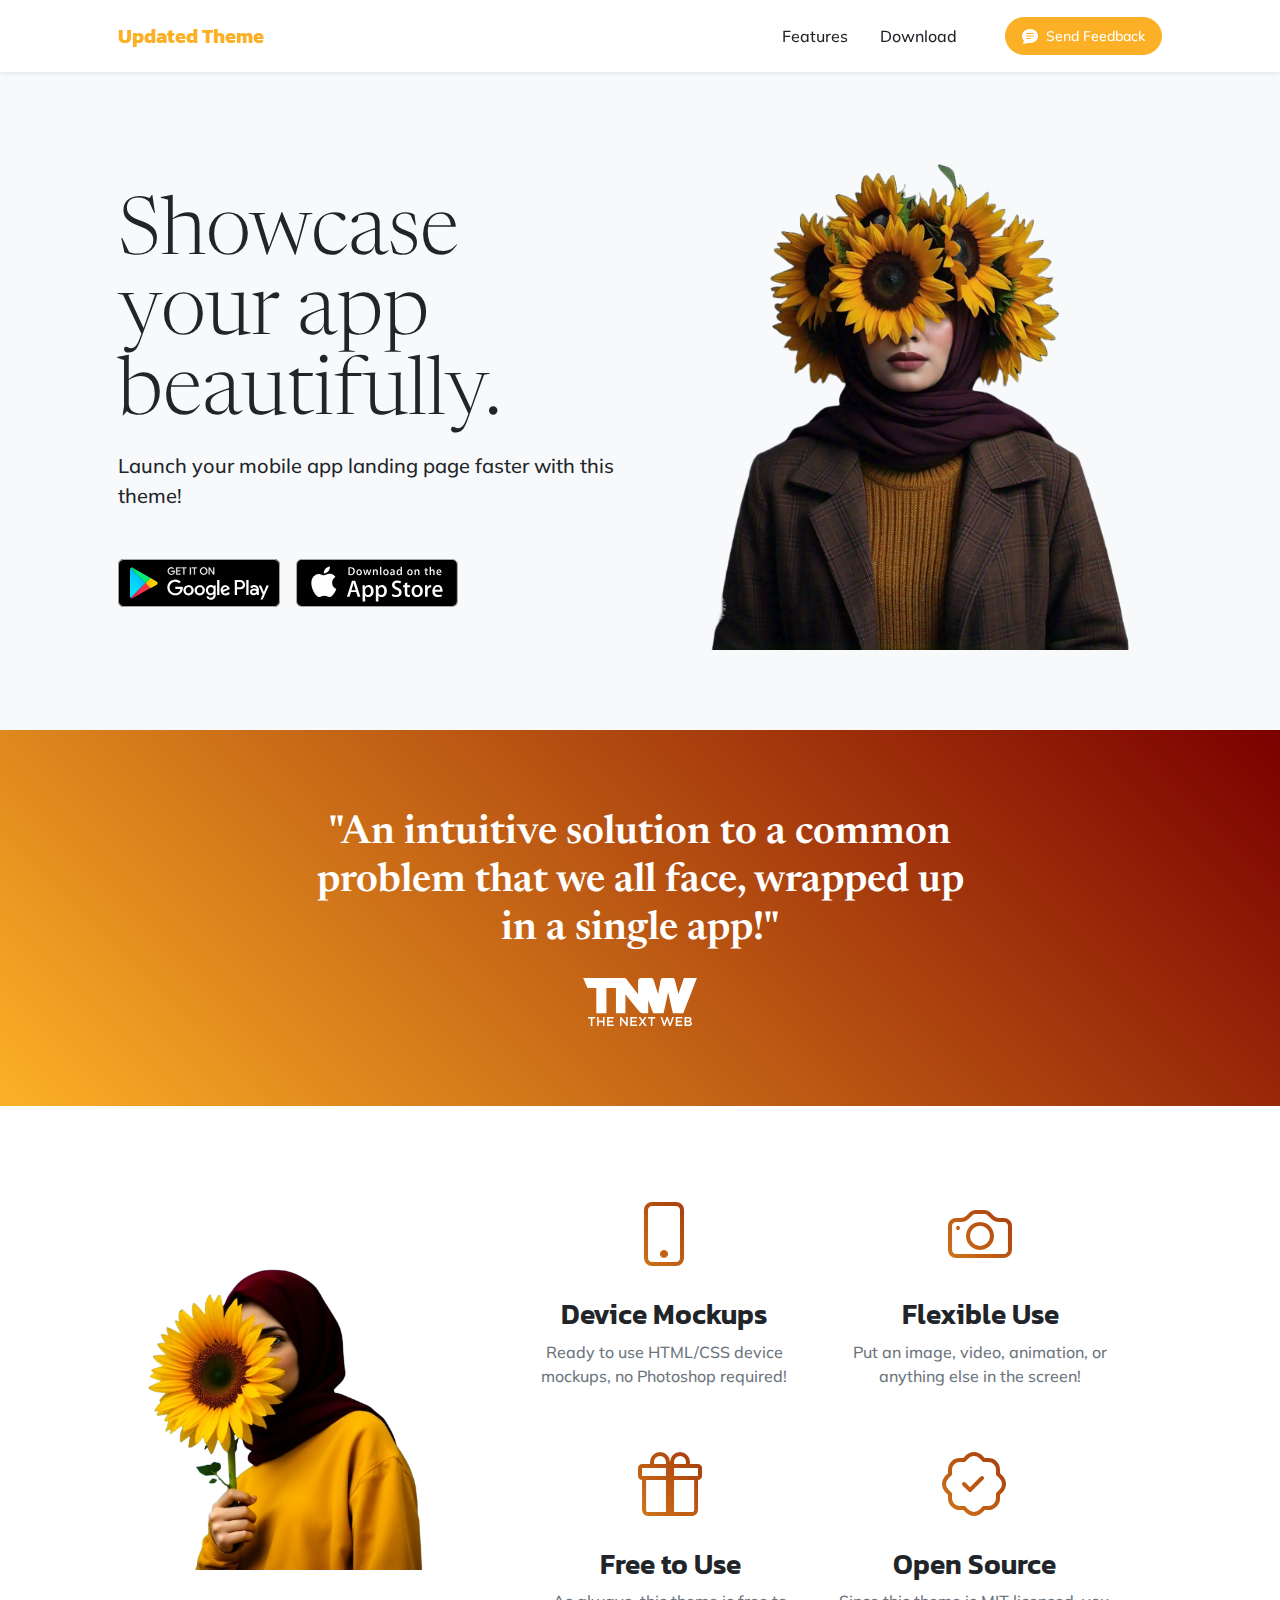
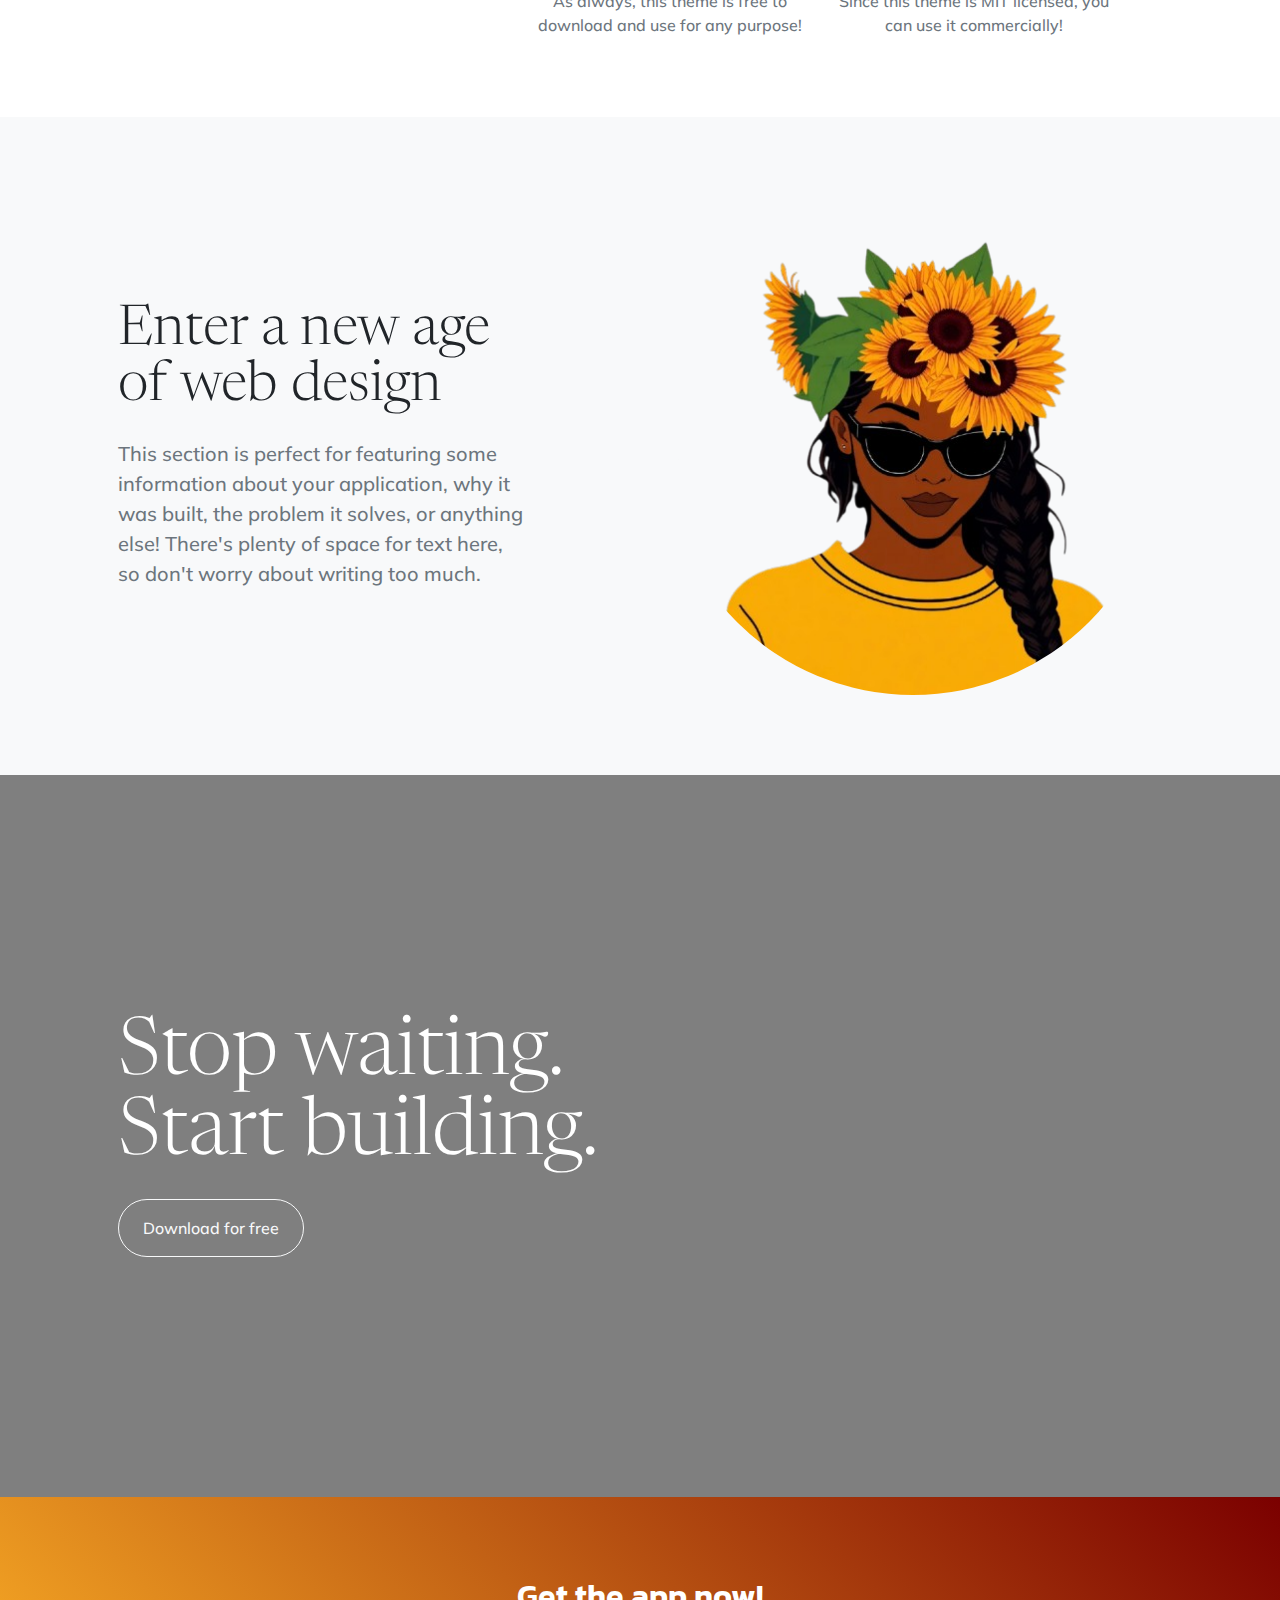
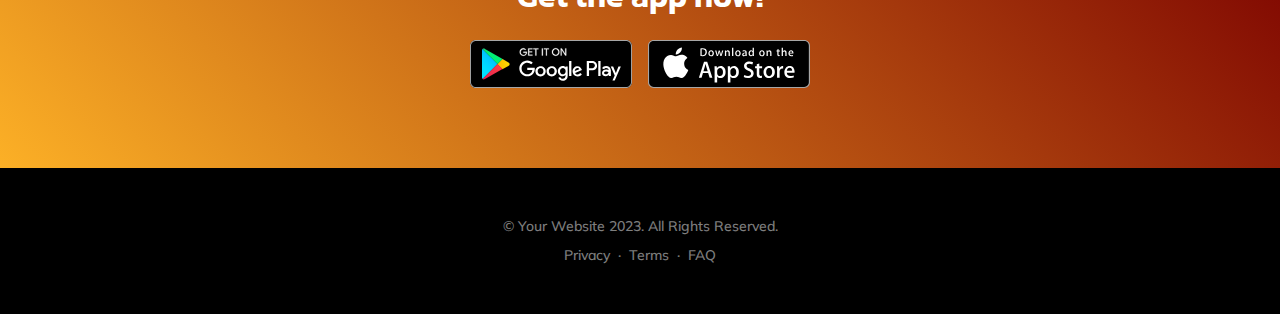
==== index.html @ 4396f47e "initial commit" ====
<!DOCTYPE html>
<html lang="en">
    <head>
        <meta charset="utf-8" />
        <meta name="viewport" content="width=device-width, initial-scale=1, shrink-to-fit=no" />
        <meta name="description" content="" />
        <meta name="author" content="" />
        <title>New Age - Updated Theme</title>
        <link rel="icon" type="image/x-icon" href="assets/favicon.ico" />
        <!-- Bootstrap icons-->
        <link href="https://cdn.jsdelivr.net/npm/bootstrap-icons@1.5.0/font/bootstrap-icons.css" rel="stylesheet" />
        <!-- Google fonts-->
        <link rel="preconnect" href="https://fonts.gstatic.com" />
        <link href="https://fonts.googleapis.com/css2?family=Newsreader:ital,wght@0,600;1,600&amp;display=swap" rel="stylesheet" />
        <link href="https://fonts.googleapis.com/css2?family=Mulish:ital,wght@0,300;0,500;0,600;0,700;1,300;1,500;1,600;1,700&amp;display=swap" rel="stylesheet" />
        <link href="https://fonts.googleapis.com/css2?family=Kanit:ital,wght@0,400;1,400&amp;display=swap" rel="stylesheet" />
        <!-- Core theme CSS (includes Bootstrap)-->
        <link href="css/styles.css" rel="stylesheet" />
        <style>
            /* Primary Colors */
            :root {
                --primary: #fcb026;
                --secondary: #7b0000;
                --primary-light: #ffd280;
                --primary-dark: #c88a1d;
            }

            /* Gradient Updates */
            .bg-gradient-primary-to-secondary {
                background: linear-gradient(45deg, var(--primary) 0%, var(--secondary) 100%) !important;
            }

            .text-gradient {
                background: -webkit-linear-gradient(45deg, var(--primary) 0%, var(--secondary) 100%);
                -webkit-background-clip: text;
                -webkit-text-fill-color: transparent;
            }

            /* Button Styles */
            .btn-primary {
                background-color: var(--primary);
                border-color: var(--primary);
            }

            .btn-primary:hover {
                background-color: var(--primary-dark);
                border-color: var(--primary-dark);
            }

            .btn-outline-light:hover {
                background-color: var(--primary);
                border-color: var(--primary);
            }

            /* Navigation */
            #mainNav {
                background-color: white;
            }

            #mainNav .navbar-brand {
                color: var(--primary);
            }

            /* CTA Section */
            .cta {
                background-image: linear-gradient(rgba(0, 0, 0, 0.7), rgba(0, 0, 0, 0.7)),
                    url('assets/img/cta-background.jpg');
            }

            /* Shape Colors */
            .gradient-start-color {
                stop-color: var(--primary) !important;
            }

            .gradient-end-color {
                stop-color: var(--secondary) !important;
            }
        </style>
    </head>
    <body id="page-top">
        <!-- Navigation-->
        <nav class="navbar navbar-expand-lg navbar-light fixed-top shadow-sm" id="mainNav">
            <div class="container px-5">
                <a class="navbar-brand fw-bold" href="#page-top">Updated Theme</a>
                <button class="navbar-toggler" type="button" data-bs-toggle="collapse" data-bs-target="#navbarResponsive" aria-controls="navbarResponsive" aria-expanded="false" aria-label="Toggle navigation">
                    Menu
                    <i class="bi-list"></i>
                </button>
                <div class="collapse navbar-collapse" id="navbarResponsive">
                    <ul class="navbar-nav ms-auto me-4 my-3 my-lg-0">
                        <li class="nav-item"><a class="nav-link me-lg-3" href="#features">Features</a></li>
                        <li class="nav-item"><a class="nav-link me-lg-3" href="#download">Download</a></li>
                    </ul>
                    <button class="btn btn-primary rounded-pill px-3 mb-2 mb-lg-0" data-bs-toggle="modal" data-bs-target="#feedbackModal">
                        <span class="d-flex align-items-center">
                            <i class="bi-chat-text-fill me-2"></i>
                            <span class="small">Send Feedback</span>
                        </span>
                    </button>
                </div>
            </div>
        </nav>
        <!-- Mashead header-->
        <header class="masthead">
            <div class="container px-5">
                <div class="row gx-5 align-items-center">
                    <div class="col-lg-6">
                        <div class="mb-5 mb-lg-0 text-center text-lg-start">
                            <h1 class="display-1 lh-1 mb-3">Showcase your app beautifully.</h1>
                            <p class="lead fw-normal mb-5">Launch your mobile app landing page faster with this theme!</p>
                            <div class="d-flex flex-column flex-lg-row align-items-center">
                                <a class="me-lg-3 mb-4 mb-lg-0" href="#!"><img class="app-badge" src="assets/img/google-play-badge.svg" alt="..." /></a>
                                <a href="#!"><img class="app-badge" src="assets/img/app-store-badge.svg" alt="..." /></a>
                            </div>
                        </div>
                    </div>
                    <div class="col-lg-6">
                        <!-- Updated image section -->
                        <div class="masthead-device-mockup">
                            <div class="image-wrapper">
                                <img src="banner.png" alt="Updated Feature" style="max-width: 100%; height: 100%;" />
                            </div>
                        </div>
                    </div>
                </div>
            </div>
        </header>        <!-- Quote/testimonial aside-->
        <aside class="text-center bg-gradient-primary-to-secondary">
            <div class="container px-5">
                <div class="row gx-5 justify-content-center">
                    <div class="col-xl-8">
                        <div class="h2 fs-1 text-white mb-4">"An intuitive solution to a common problem that we all face, wrapped up in a single app!"</div>
                        <img src="assets/img/tnw-logo.svg" alt="..." style="height: 3rem" />
                    </div>
                </div>
            </div>
        </aside>
        <!-- App features section-->
        <section id="features">
            <div class="container px-5">
                <div class="row gx-5 align-items-center">
                    <div class="col-lg-8 order-lg-1 mb-5 mb-lg-0">
                        <div class="container-fluid px-5">
                            <div class="row gx-5">
                                <div class="col-md-6 mb-5">
                                    <!-- Feature item-->
                                    <div class="text-center">
                                        <i class="bi-phone icon-feature text-gradient d-block mb-3"></i>
                                        <h3 class="font-alt">Device Mockups</h3>
                                        <p class="text-muted mb-0">Ready to use HTML/CSS device mockups, no Photoshop required!</p>
                                    </div>
                                </div>
                                <div class="col-md-6 mb-5">
                                    <!-- Feature item-->
                                    <div class="text-center">
                                        <i class="bi-camera icon-feature text-gradient d-block mb-3"></i>
                                        <h3 class="font-alt">Flexible Use</h3>
                                        <p class="text-muted mb-0">Put an image, video, animation, or anything else in the screen!</p>
                                    </div>
                                </div>
                            </div>
                            <div class="row">
                                <div class="col-md-6 mb-5 mb-md-0">
                                    <!-- Feature item-->
                                    <div class="text-center">
                                        <i class="bi-gift icon-feature text-gradient d-block mb-3"></i>
                                        <h3 class="font-alt">Free to Use</h3>
                                        <p class="text-muted mb-0">As always, this theme is free to download and use for any purpose!</p>
                                    </div>
                                </div>
                                <div class="col-md-6">
                                    <!-- Feature item-->
                                    <div class="text-center">
                                        <i class="bi-patch-check icon-feature text-gradient d-block mb-3"></i>
                                        <h3 class="font-alt">Open Source</h3>
                                        <p class="text-muted mb-0">Since this theme is MIT licensed, you can use it commercially!</p>
                                    </div>
                                </div>
                            </div>
                        </div>
                    </div>
                    <div class="col-lg-4 order-lg-0">
                        <!-- Features section device mockup-->
                        <div class="features-device-mockup">
                            <svg class="circle" viewBox="0 0 100 100" xmlns="http://www.w3.org/2000/svg">
                                <defs>
                                    <linearGradient id="circleGradient" gradientTransform="rotate(45)">
                                        <stop class="gradient-start-color" offset="0%"></stop>
                                        <stop class="gradient-end-color" offset="100%"></stop>
                                    </linearGradient>
                                </defs>
                                <!-- <circle cx="50" cy="50" r="50"></circle></svg
                            ><svg class="shape-1 d-none d-sm-block" viewBox="0 0 240.83 240.83" xmlns="http://www.w3.org/2000/svg">
                                <rect x="-32.54" y="78.39" width="305.92" height="84.05" rx="42.03" transform="translate(120.42 -49.88) rotate(45)"></rect>
                                <rect x="-32.54" y="78.39" width="305.92" height="84.05" rx="42.03" transform="translate(-49.88 120.42) rotate(-45)"></rect></svg
                            ><svg class="shape-2 d-none d-sm-block" viewBox="0 0 100 100" xmlns="http://www.w3.org/2000/svg"><circle cx="50" cy="50" r="50"></circle></svg> -->
                                        <img src="banner2.png" style="max-width: 100%; height: 100%; object-fit: cover;" alt="Demo Screen">

                        </div>
                    </div>
                </div>
            </div>
        </section>
        <!-- Basic features section-->
        <section class="bg-light">
            <div class="container px-5">
                <div class="row gx-5 align-items-center justify-content-center justify-content-lg-between">
                    <div class="col-12 col-lg-5">
                        <h2 class="display-4 lh-1 mb-4">Enter a new age of web design</h2>
                        <p class="lead fw-normal text-muted mb-5 mb-lg-0">This section is perfect for featuring some information about your application, why it was built, the problem it solves, or anything else! There's plenty of space for text here, so don't worry about writing too much.</p>
                    </div>
                    <div class="col-sm-8 col-md-6">
                        <div class="px-5 px-sm-0"><img class="img-fluid rounded-circle" src="download.png" alt="..." /></div>
                    </div>
                </div>
            </div>
        </section>
        <!-- Call to action section-->
        <section class="cta">
            <div class="cta-content">
                <div class="container px-5">
                    <h2 class="text-white display-1 lh-1 mb-4">
                        Stop waiting.
                        <br />
                        Start building.
                    </h2>
                    <a class="btn btn-outline-light py-3 px-4 rounded-pill" href="https://startbootstrap.com/theme/new-age" target="_blank">Download for free</a>
                </div>
            </div>
        </section>
        <!-- App badge section-->
        <section class="bg-gradient-primary-to-secondary" id="download">
            <div class="container px-5">
                <h2 class="text-center text-white font-alt mb-4">Get the app now!</h2>
                <div class="d-flex flex-column flex-lg-row align-items-center justify-content-center">
                    <a class="me-lg-3 mb-4 mb-lg-0" href="#!"><img class="app-badge" src="assets/img/google-play-badge.svg" alt="..." /></a>
                    <a href="#!"><img class="app-badge" src="assets/img/app-store-badge.svg" alt="..." /></a>
                </div>
            </div>
        </section>
        <!-- Footer-->
        <footer class="bg-black text-center py-5">
            <div class="container px-5">
                <div class="text-white-50 small">
                    <div class="mb-2">&copy; Your Website 2023. All Rights Reserved.</div>
                    <a href="#!">Privacy</a>
                    <span class="mx-1">&middot;</span>
                    <a href="#!">Terms</a>
                    <span class="mx-1">&middot;</span>
                    <a href="#!">FAQ</a>
                </div>
            </div>
        </footer>
        <!-- Feedback Modal-->
        <div class="modal fade" id="feedbackModal" tabindex="-1" aria-labelledby="feedbackModalLabel" aria-hidden="true">
            <div class="modal-dialog modal-dialog-centered">
                <div class="modal-content">
                    <div class="modal-header bg-gradient-primary-to-secondary p-4">
                        <h5 class="modal-title font-alt text-white" id="feedbackModalLabel">Send feedback</h5>
                        <button class="btn-close btn-close-white" type="button" data-bs-dismiss="modal" aria-label="Close"></button>
                    </div>
                    <div class="modal-body border-0 p-4">
                        <!-- * * * * * * * * * * * * * * *-->
                        <!-- * * SB Forms Contact Form * *-->
                        <!-- * * * * * * * * * * * * * * *-->
                        <!-- This form is pre-integrated with SB Forms.-->
                        <!-- To make this form functional, sign up at-->
                        <!-- https://startbootstrap.com/solution/contact-forms-->
                        <!-- to get an API token!-->
                        <form id="contactForm" data-sb-form-api-token="API_TOKEN">
                            <!-- Name input-->
                            <div class="form-floating mb-3">
                                <input class="form-control" id="name" type="text" placeholder="Enter your name..." data-sb-validations="required" />
                                <label for="name">Full name</label>
                                <div class="invalid-feedback" data-sb-feedback="name:required">A name is required.</div>
                            </div>
                            <!-- Email address input-->
                            <div class="form-floating mb-3">
                                <input class="form-control" id="email" type="email" placeholder="name@example.com" data-sb-validations="required,email" />
                                <label for="email">Email address</label>
                                <div class="invalid-feedback" data-sb-feedback="email:required">An email is required.</div>
                                <div class="invalid-feedback" data-sb-feedback="email:email">Email is not valid.</div>
                            </div>
                            <!-- Phone number input-->
                            <div class="form-floating mb-3">
                                <input class="form-control" id="phone" type="tel" placeholder="(123) 456-7890" data-sb-validations="required" />
                                <label for="phone">Phone number</label>
                                <div class="invalid-feedback" data-sb-feedback="phone:required">A phone number is required.</div>
                            </div>
                            <!-- Message input-->
                            <div class="form-floating mb-3">
                                <textarea class="form-control" id="message" type="text" placeholder="Enter your message here..." style="height: 10rem" data-sb-validations="required"></textarea>
                                <label for="message">Message</label>
                                <div class="invalid-feedback" data-sb-feedback="message:required">A message is required.</div>
                            </div>
                            <!-- Submit success message-->
                            <!---->
                            <!-- This is what your users will see when the form-->
                            <!-- has successfully submitted-->
                            <div class="d-none" id="submitSuccessMessage">
                                <div class="text-center mb-3">
                                    <div class="fw-bolder">Form submission successful!</div>
                                    To activate this form, sign up at
                                    <br />
                                    <a href="https://startbootstrap.com/solution/contact-forms">https://startbootstrap.com/solution/contact-forms</a>
                                </div>
                            </div>
                            <!-- Submit error message-->
                            <!---->
                            <!-- This is what your users will see when there is-->
                            <!-- an error submitting the form-->
                            <div class="d-none" id="submitErrorMessage"><div class="text-center text-danger mb-3">Error sending message!</div></div>
                            <!-- Submit Button-->
                            <div class="d-grid"><button class="btn btn-primary rounded-pill btn-lg disabled" id="submitButton" type="submit">Submit</button></div>
                        </form>
                    </div>
                </div>
            </div>
        </div>
        <!-- Bootstrap core JS-->
        <script src="https://cdn.jsdelivr.net/npm/bootstrap@5.2.3/dist/js/bootstrap.bundle.min.js"></script>
        <!-- Core theme JS-->
        <script src="js/scripts.js"></script>
        <script src="https://cdn.startbootstrap.com/sb-forms-latest.js"></script>
    </body>
</html>
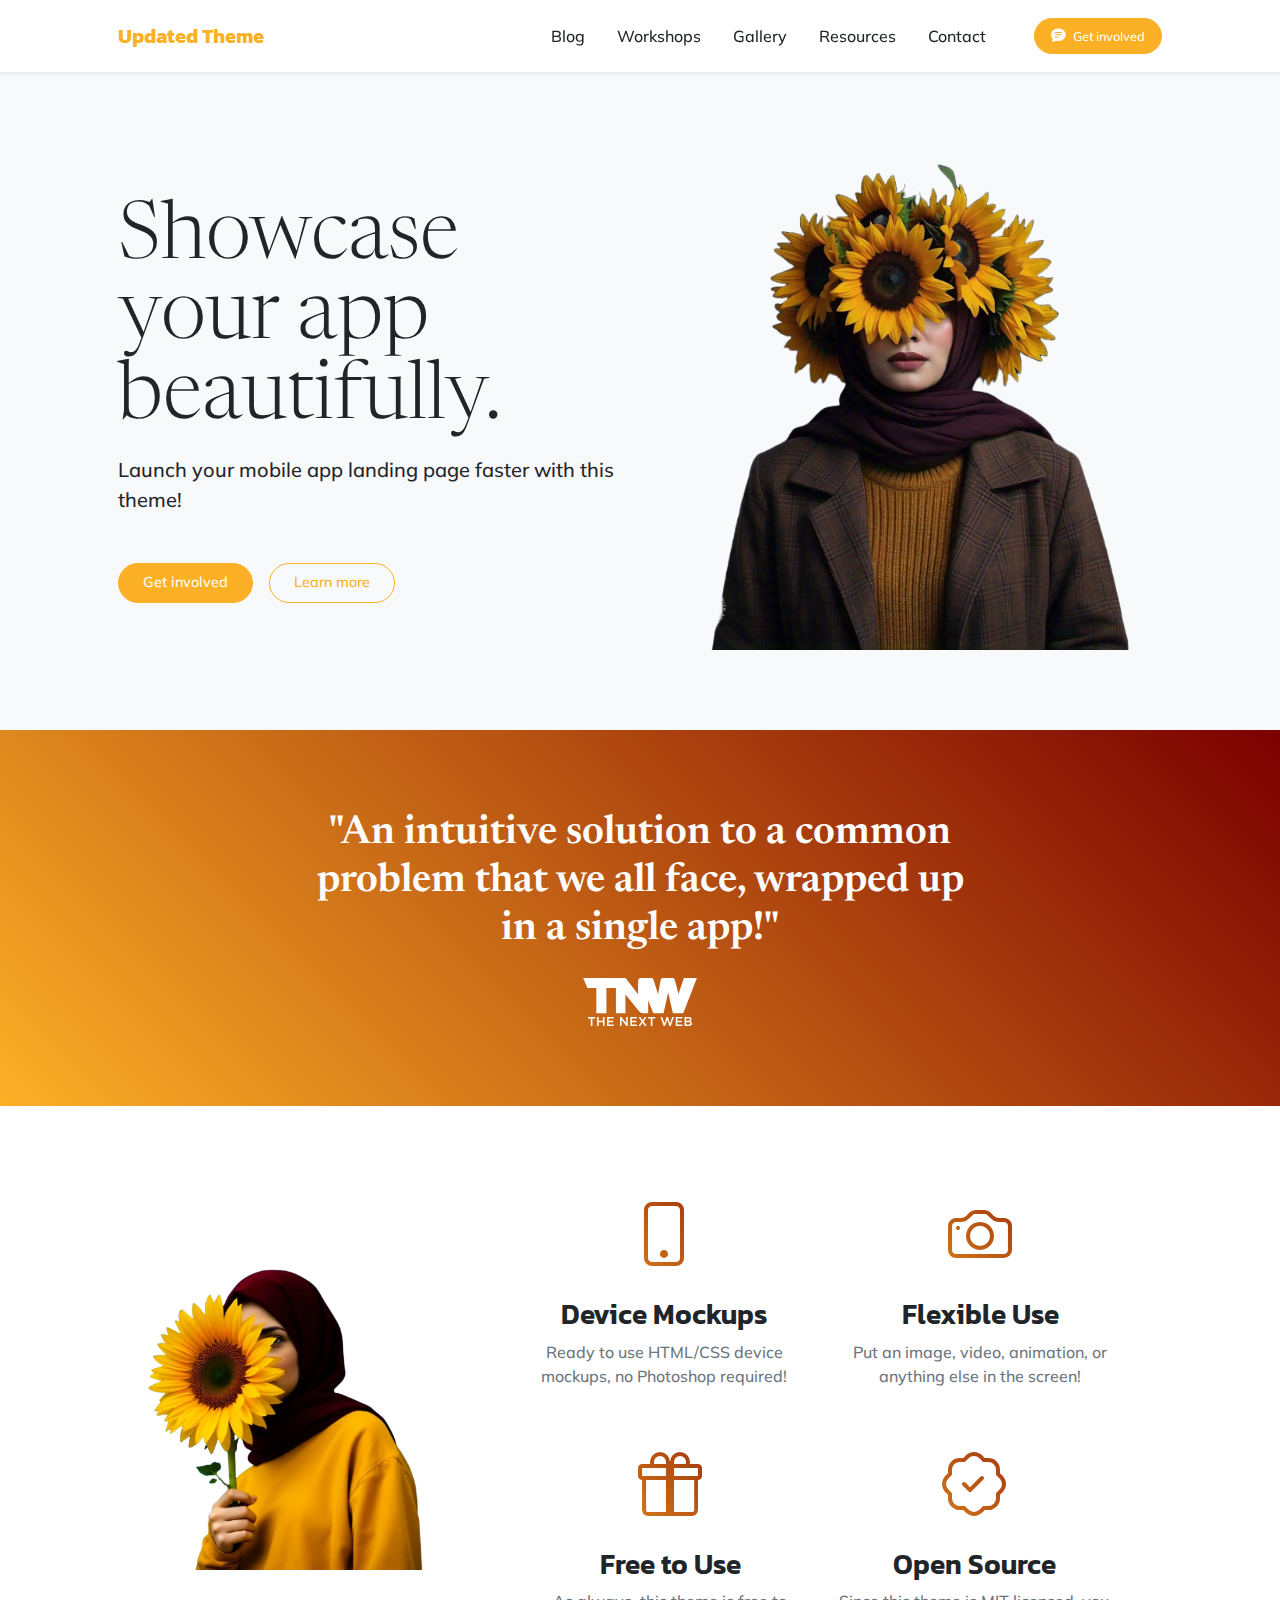
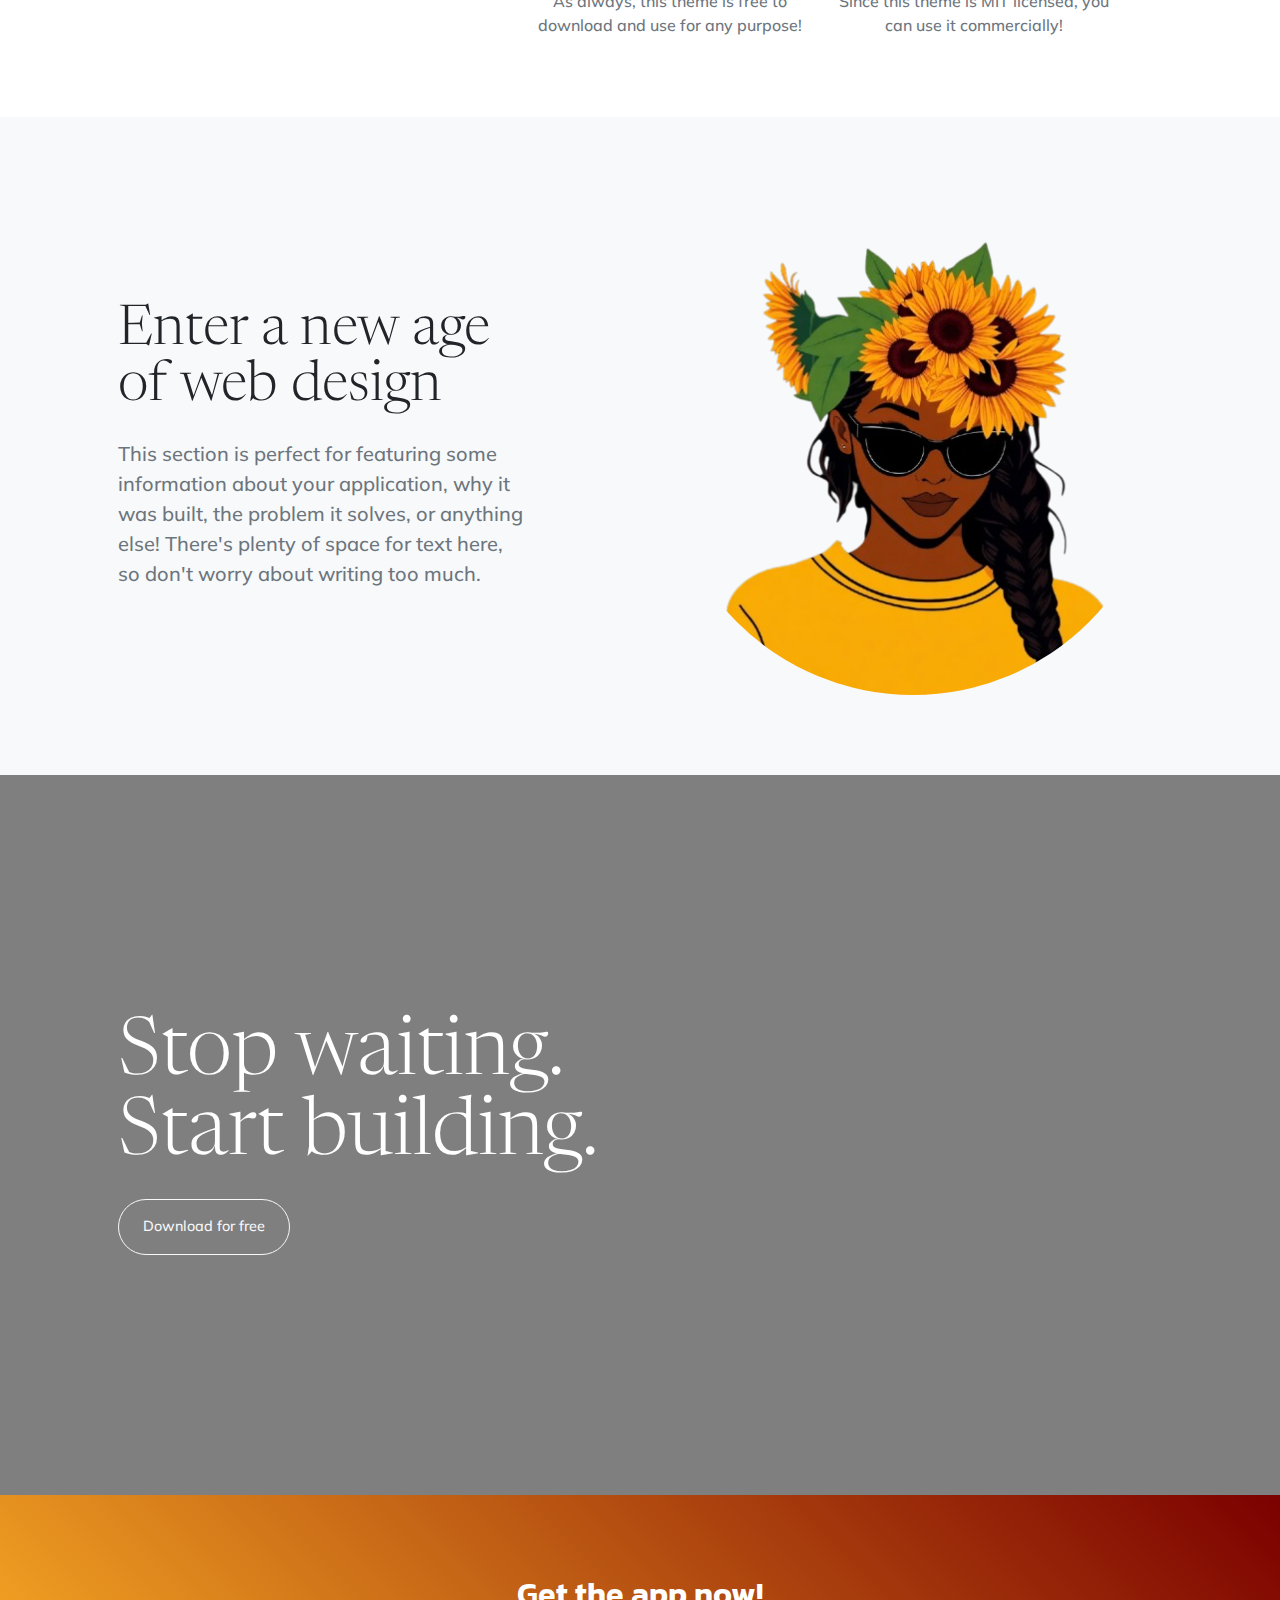
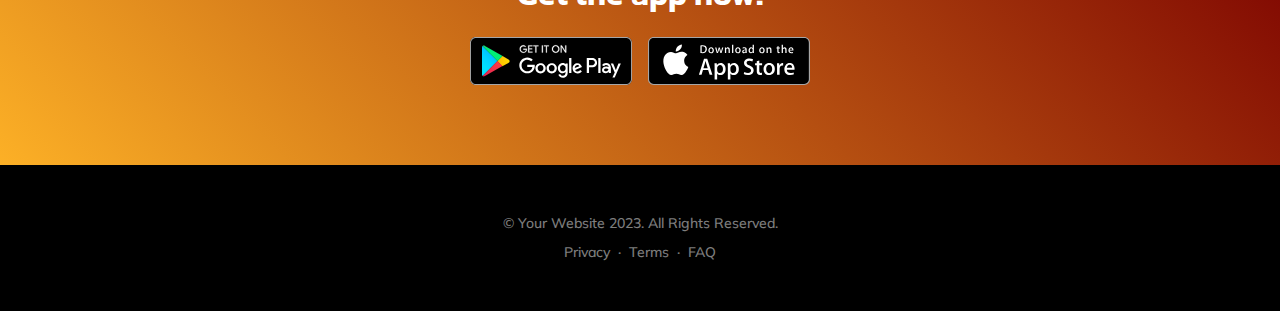
==== commit 3d7b2222: "home" ====
--- a/index.html
+++ b/index.html
@@ -75,6 +75,30 @@
             .gradient-end-color {
                 stop-color: var(--secondary) !important;
             }
+
+            /* Updated Button Styles */
+            .btn {
+                font-size: 0.9rem;
+                transition: all 0.3s ease;
+            }
+            
+            .btn-outline-primary {
+                color: var(--primary);
+                border-color: var(--primary);
+                background-color: transparent;
+            }
+            
+            .btn-outline-primary:hover {
+                color: white;
+                background-color: var(--primary);
+                border-color: var(--primary);
+            }
+            
+            .btn-primary:hover {
+                color: var(--primary);
+                background-color: transparent;
+                border-color: var(--primary);
+            }
         </style>
     </head>
     <body id="page-top">
@@ -83,24 +107,28 @@
             <div class="container px-5">
                 <a class="navbar-brand fw-bold" href="#page-top">Updated Theme</a>
                 <button class="navbar-toggler" type="button" data-bs-toggle="collapse" data-bs-target="#navbarResponsive" aria-controls="navbarResponsive" aria-expanded="false" aria-label="Toggle navigation">
-                    Menu
+                    
                     <i class="bi-list"></i>
                 </button>
                 <div class="collapse navbar-collapse" id="navbarResponsive">
                     <ul class="navbar-nav ms-auto me-4 my-3 my-lg-0">
-                        <li class="nav-item"><a class="nav-link me-lg-3" href="#features">Features</a></li>
-                        <li class="nav-item"><a class="nav-link me-lg-3" href="#download">Download</a></li>
+                        <li class="nav-item"><a class="nav-link me-lg-3" href="#features">Blog</a></li>
+                        <li class="nav-item"><a class="nav-link me-lg-3" href="#features">Workshops</a></li>
+                        <li class="nav-item"><a class="nav-link me-lg-3" href="#features">Gallery</a></li>
+                        <li class="nav-item"><a class="nav-link me-lg-3" href="#features">Resources</a></li>
+                        <li class="nav-item"><a class="nav-link me-lg-3" href="#download">Contact</a></li>
                     </ul>
                     <button class="btn btn-primary rounded-pill px-3 mb-2 mb-lg-0" data-bs-toggle="modal" data-bs-target="#feedbackModal">
                         <span class="d-flex align-items-center">
                             <i class="bi-chat-text-fill me-2"></i>
-                            <span class="small">Send Feedback</span>
+                            <span class="small">Get involved</span>
                         </span>
                     </button>
                 </div>
             </div>
         </nav>
         <!-- Mashead header-->
+         
         <header class="masthead">
             <div class="container px-5">
                 <div class="row gx-5 align-items-center">
@@ -109,8 +137,16 @@
                             <h1 class="display-1 lh-1 mb-3">Showcase your app beautifully.</h1>
                             <p class="lead fw-normal mb-5">Launch your mobile app landing page faster with this theme!</p>
                             <div class="d-flex flex-column flex-lg-row align-items-center">
-                                <a class="me-lg-3 mb-4 mb-lg-0" href="#!"><img class="app-badge" src="assets/img/google-play-badge.svg" alt="..." /></a>
-                                <a href="#!"><img class="app-badge" src="assets/img/app-store-badge.svg" alt="..." /></a>
+                                <button class="btn btn-primary rounded-pill px-4 py-2 mb-2 mb-lg-0 me-lg-2" data-bs-toggle="modal" data-bs-target="#feedbackModal">
+                                    <span class="d-flex align-items-center">
+                                        <span>Get involved</span>
+                                    </span>
+                                </button>
+                                <button class="btn btn-outline-primary rounded-pill px-4 py-2 mb-2 mb-lg-0 ms-lg-2" data-bs-toggle="modal" data-bs-target="#feedbackModal">
+                                    <span class="d-flex align-items-center">
+                                        <span>Learn more</span>
+                                    </span>
+                                </button>
                             </div>
                         </div>
                     </div>
@@ -124,7 +160,10 @@
                     </div>
                 </div>
             </div>
-        </header>        <!-- Quote/testimonial aside-->
+        </header>
+        
+        <!-- Quote/testimonial aside-->
+        
         <aside class="text-center bg-gradient-primary-to-secondary">
             <div class="container px-5">
                 <div class="row gx-5 justify-content-center">
